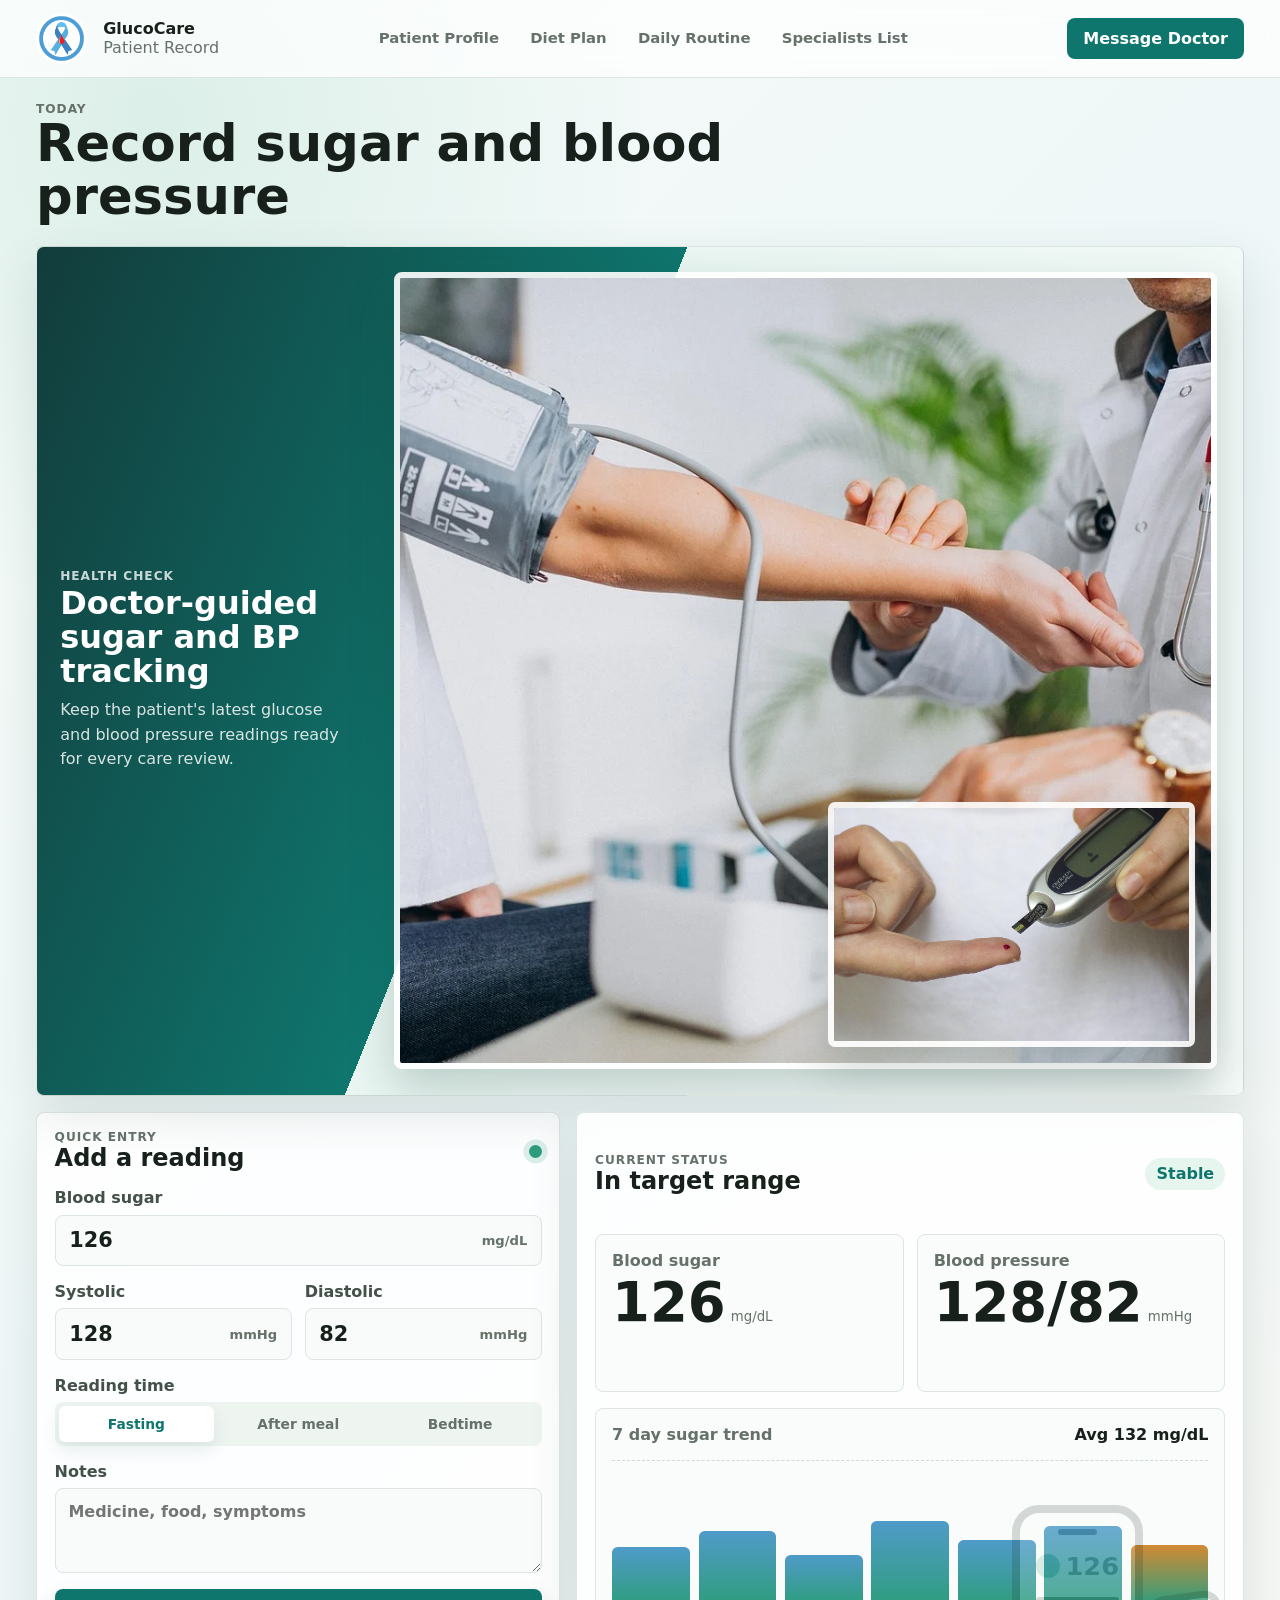
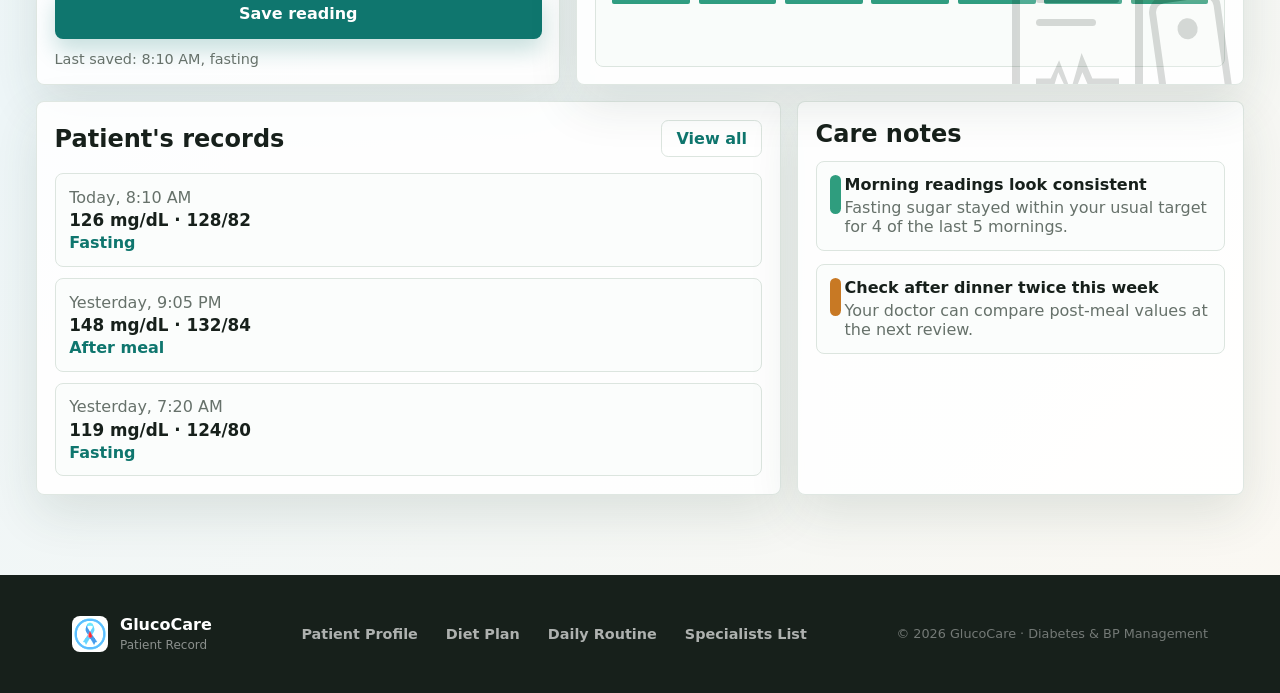
==== index.html @ d2ea01ea "Add files via upload" ====
<!doctype html>
<html lang="en">

<head>
  <meta charset="utf-8" />
  <meta name="viewport" content="width=device-width, initial-scale=1" />
  <title>GlucoCare Patient Home</title>
  <link rel="stylesheet" href="./styles.css" />
  <script src="./script.js"></script>
</head>

<body>
  <main class="shell">
    <header class="site-header">
      <a href="./index.html" class="brand">
        <img src="./new images/diabetes-logo.png" alt="GlucoCare logo" />
        <div>
          <strong>GlucoCare</strong>
          <span>Patient Record</span>
        </div>
      </a>

      <nav class="nav-list" id="navMenu">
        <a href="./patient-profile.html">Patient Profile</a>
        <a href="./diet-plan.html">Diet Plan</a>
        <a href="./daily-routine.html">Daily Routine</a>
        <a href="./specialists-list.html">Specialists List</a>
      </nav>

      <button class="header-action" type="button">Message Doctor</button>
      <button class="menu-toggle" id="menuToggle">
        ☰
      </button>


    </header>

    <section class="content">
      <header class="topbar">
        <div>
          <p class="eyebrow">Today</p>
          <h1>Record sugar and blood pressure</h1>
        </div>

      </header>

      <section class="hero-banner" aria-label="Care checkup banner">
        <div class="hero-copy">
          <p class="eyebrow">Health Check</p>
          <h2>Doctor-guided sugar and BP tracking</h2>
          <p>Keep the patient's latest glucose and blood pressure readings ready for every care review.</p>
        </div>
        <div class="hero-photos">
          <img class="hero-photo-main" src="./new images/blood-pressure-check.png"
            alt="Doctor checking a patient's blood pressure" />
          <img class="hero-photo-small" src="./new images/sugar-check.png" alt="Blood sugar check with glucose meter" />
        </div>
      </section>

      <section class="hero-grid" aria-label="Patient dashboard">
        <form class="entry-panel" id="readingForm">
          <div class="panel-heading">
            <div>
              <p class="eyebrow">Quick Entry</p>
              <h2>Add a reading</h2>
            </div>
            <span class="status-dot" aria-hidden="true"></span>
          </div>

          <label>
            Blood sugar
            <span class="input-wrap">
              <input id="sugar" name="sugar" type="number" min="40" max="500" value="126" required />
              <span>mg/dL</span>
            </span>
          </label>

          <div class="split">
            <label>
              Systolic
              <span class="input-wrap">
                <input id="systolic" name="systolic" type="number" min="70" max="240" value="128" required />
                <span>mmHg</span>
              </span>
            </label>
            <label>
              Diastolic
              <span class="input-wrap">
                <input id="diastolic" name="diastolic" type="number" min="40" max="150" value="82" required />
                <span>mmHg</span>
              </span>
            </label>
          </div>

          <fieldset>
            <legend>Reading time</legend>
            <div class="segmented">
              <label>
                <input type="radio" name="meal" value="Fasting" checked />
                <span>Fasting</span>
              </label>
              <label>
                <input type="radio" name="meal" value="After meal" />
                <span>After meal</span>
              </label>
              <label>
                <input type="radio" name="meal" value="Bedtime" />
                <span>Bedtime</span>
              </label>
            </div>
          </fieldset>

          <label>
            Notes
            <textarea id="notes" name="notes" rows="3" placeholder="Medicine, food, symptoms"></textarea>
          </label>

          <button class="primary-action" type="submit">Save reading</button>
          <p class="form-message" id="formMessage" role="status">Last saved: 8:10 AM, fasting</p>
        </form>

        <section class="summary-panel" aria-label="Health summary">
          <div class="summary-head">
            <div>
              <p class="eyebrow">Current Status</p>
              <h2 id="statusTitle">In target range</h2>
            </div>
            <span class="badge" id="riskBadge">Stable</span>
          </div>

          <div class="vitals">
            <article>
              <span>Blood sugar</span>
              <strong id="sugarStat">126</strong>
              <small>mg/dL</small>
            </article>
            <article>
              <span>Blood pressure</span>
              <strong id="bpStat">128/82</strong>
              <small>mmHg</small>
            </article>
          </div>

          <div class="chart-card" aria-label="Seven day sugar trend">
            <div class="chart-head">
              <span>7 day sugar trend</span>
              <strong>Avg 132 mg/dL</strong>
            </div>
            <div class="chart" aria-hidden="true">
              <span style="height: 45%"></span>
              <span style="height: 58%"></span>
              <span style="height: 39%"></span>
              <span style="height: 66%"></span>
              <span style="height: 51%"></span>
              <span style="height: 62%"></span>
              <span class="today" style="height: 47%"></span>
            </div>
          </div>

          <div class="device-visual" aria-hidden="true">
            <div class="phone">
              <div class="phone-top"></div>
              <div class="mini-row">
                <span></span>
                <strong>126</strong>
              </div>
              <div class="mini-line wide"></div>
              <div class="mini-line"></div>
              <div class="pulse"></div>
            </div>
            <div class="meter">
              <span></span>
            </div>
          </div>
        </section>
      </section>

      <section class="lower-grid">
        <section class="timeline" aria-label="Recent records">
          <div class="section-title">
            <h2>Patient's records</h2>
            <button type="button">View all</button>
          </div>
          <div class="records" id="records">
            <article>
              <time>Today, 8:10 AM</time>
              <strong>126 mg/dL · 128/82</strong>
              <span>Fasting</span>
            </article>
            <article>
              <time>Yesterday, 9:05 PM</time>
              <strong>148 mg/dL · 132/84</strong>
              <span>After meal</span>
            </article>
            <article>
              <time>Yesterday, 7:20 AM</time>
              <strong>119 mg/dL · 124/80</strong>
              <span>Fasting</span>
            </article>
          </div>
        </section>

        <section class="insights" aria-label="Health insights">
          <div class="section-title">
            <h2>Care notes</h2>
          </div>
          <article>
            <span class="note-mark green" aria-hidden="true"></span>
            <div>
              <strong>Morning readings look consistent</strong>
              <p>Fasting sugar stayed within your usual target for 4 of the last 5 mornings.</p>
            </div>
          </article>
          <article>
            <span class="note-mark amber" aria-hidden="true"></span>
            <div>
              <strong>Check after dinner twice this week</strong>
              <p>Your doctor can compare post-meal values at the next review.</p>
            </div>
          </article>
        </section>
      </section>
    </section>
  </main>
  <footer class="site-footer">
    <div class="footer-inner">
      <a href="./index.html" class="footer-brand">
        <img src="./new images/diabetes-logo.png" alt="GlucoCare logo" />
        <div>
          <strong>GlucoCare</strong>
          <span>Patient Record</span>
        </div>
      </a>
      <nav class="footer-nav">
        <a href="./patient-profile.html">Patient Profile</a>
        <a href="./diet-plan.html">Diet Plan</a>
        <a href="./daily-routine.html">Daily Routine</a>
        <a href="./specialists-list.html">Specialists List</a>
      </nav>
      <p class="footer-copy">© 2026 GlucoCare · Diabetes &amp; BP Management</p>
    </div>
  </footer>

</body>

</html>
---- styles.css ----
:root {
  color-scheme: light;
  --ink: #17201b;
  --muted: #66716a;
  --line: #dce5df;
  --paper: #f7faf8;
  --panel: #ffffff;
  --mint: #2f9d7e;
  --teal: #0f766e;
  --blue: #356fb4;
  --amber: #c87924;
  --rose: #c94d5f;
  --shadow: 0 18px 50px rgba(35, 64, 52, 0.12);
}

* {
  box-sizing: border-box;
}

html, body {
  overflow-x: hidden;
  max-width: 100%;
}

body {
  margin: 0;
  min-height: 100vh;
  color: var(--ink);
  background:
    radial-gradient(circle at 12% 5%, rgba(47, 157, 126, 0.12), transparent 31rem),
    linear-gradient(135deg, #f5fbf7 0%, #eef6f8 48%, #fbf8f2 100%);
  font-family:
    Inter, ui-sans-serif, system-ui, -apple-system, BlinkMacSystemFont, "Segoe UI", sans-serif;
}

button,
input,
textarea {
  font: inherit;
}

button {
  cursor: pointer;
}

.shell {
  display: grid;
  grid-template-rows: auto 1fr;
  min-height: 100vh;
}

.site-header {
  position: sticky;
  top: 0;
  z-index: 10;
  display: grid;
  grid-template-columns: auto minmax(0, 1fr) auto;
  align-items: center;
  gap: 1rem;
  padding: 0.8rem clamp(1rem, 3vw, 2.25rem);
  background: rgba(255, 255, 255, 0.72);
  border-bottom: 1px solid var(--line);
  backdrop-filter: blur(16px);
}

.brand,
.patient,
.section-title,
.summary-head,
.panel-heading,
.chart-head {
  display: flex;
  align-items: center;
  justify-content: space-between;
  gap: 1rem;
}

.brand {
  text-decoration: none;
  color: inherit;
  cursor: pointer;
}

.brand:hover {
  opacity: 0.9;
}

.brand img {
  display: block;
  flex: 0 0 auto;
  width: 3.2rem;
  height: 3.2rem;
  object-fit: contain;
  border-radius: 999px;
}

.avatar {
  display: grid;
  place-items: center;
  flex: 0 0 auto;
  width: 2.75rem;
  height: 2.75rem;
  border-radius: 0.75rem;
  color: #fff;
  background: linear-gradient(135deg, var(--teal), var(--blue));
  font-weight: 800;
}

.brand strong,
.patient strong {
  display: block;
  font-size: 1rem;
}

.brand span,
.patient span,
.care-card p,
.eyebrow,
small,
time {
  color: var(--muted);
}

/* ── Desktop nav ─────────────────────────────────────────────────── */
.nav-list {
  display: flex;
  align-items: center;
  justify-content: center;
  gap: 0.35rem;
  min-width: 0;
}

.nav-list a {
  display: flex;
  align-items: center;
  justify-content: center;
  min-height: 2.55rem;
  padding: 0.65rem 0.8rem;
  color: var(--muted);
  text-decoration: none;
  border-radius: 0.5rem;
  font-size: 0.93rem;
  font-weight: 700;
  white-space: nowrap;
}

.nav-list a.active,
.nav-list a:hover {
  color: var(--ink);
  background: #eaf5f1;
}

.header-action {
  min-height: 2.55rem;
  padding: 0 1rem;
  border: 0;
  border-radius: 0.5rem;
  color: #fff;
  background: var(--teal);
  font-weight: 900;
  white-space: nowrap;
}

/* ── Hamburger — hidden on desktop ───────────────────────────────── */
.menu-toggle {
  display: none;
  background: transparent;
  border: none;
  font-size: 1.75rem;
  line-height: 1;
  padding: 0.25rem 0.4rem;
  color: var(--ink);
  border-radius: 0.4rem;
  transition: background 0.15s;
}

.menu-toggle:hover {
  background: #eaf5f1;
}

/* ── Panels ──────────────────────────────────────────────────────── */
.care-card,
.entry-panel,
.summary-panel,
.timeline,
.insights {
  background: rgba(255, 255, 255, 0.88);
  border: 1px solid rgba(220, 229, 223, 0.9);
  border-radius: 0.5rem;
  box-shadow: var(--shadow);
}

.care-card {
  margin-top: auto;
  padding: 1rem;
}

.care-card h2,
.entry-panel h2,
.summary-panel h2,
.timeline h2,
.insights h2 {
  margin: 0;
}

.care-card button,
.section-title button {
  border: 1px solid var(--line);
  background: #fff;
  color: var(--teal);
  min-height: 2.35rem;
  padding: 0 0.9rem;
  border-radius: 0.45rem;
  font-weight: 800;
}

.content {
  padding: 1.5rem clamp(1rem, 3vw, 2.25rem) 2rem;
}

.topbar {
  display: flex;
  align-items: flex-start;
  justify-content: space-between;
  gap: 1rem;
  margin-bottom: 1.5rem;
}

.topbar h1 {
  margin: 0.1rem 0 0;
  max-width: 48rem;
  font-size: clamp(2rem, 4vw, 4.4rem);
  line-height: 1.02;
  letter-spacing: 0;
}

.eyebrow {
  margin: 0;
  font-size: 0.76rem;
  font-weight: 900;
  letter-spacing: 0.08em;
  text-transform: uppercase;
}

.patient {
  min-width: 14rem;
  padding: 0.55rem;
  background: rgba(255, 255, 255, 0.72);
  border: 1px solid var(--line);
  border-radius: 0.5rem;
}

.hero-grid {
  display: grid;
  grid-template-columns: minmax(20rem, 0.88fr) minmax(22rem, 1.12fr);
  gap: 1rem;
  align-items: stretch;
}

.hero-banner {
  position: relative;
  display: grid;
  grid-template-columns: minmax(18rem, 0.55fr) minmax(24rem, 1.45fr);
  align-items: center;
  height: 850px;
  min-height: 850px;
  margin-bottom: 1rem;
  overflow: hidden;
  background: linear-gradient(112deg, #123c3b 0%, #0f766e 42%, #e9f6f2 42%, #f7fbfa 100%);
  border: 1px solid rgba(220, 229, 223, 0.9);
  border-radius: 0.5rem;
  box-shadow: var(--shadow);
}

.hero-copy {
  position: relative;
  z-index: 2;
  padding: clamp(1rem, 2.4vw, 1.45rem);
  color: #fff;
}

.hero-copy .eyebrow {
  color: rgba(255, 255, 255, 0.78);
}

.hero-copy h2 {
  max-width: 24rem;
  margin: 0.25rem 0 0;
  font-size: clamp(1.45rem, 2.5vw, 2.45rem);
  line-height: 1.05;
  letter-spacing: 0;
}

.hero-copy p:not(.eyebrow) {
  max-width: 25rem;
  margin: 0.6rem 0 0;
  color: rgba(255, 255, 255, 0.84);
  font-size: 1rem;
  line-height: 1.55;
}

.hero-photos {
  position: relative;
  align-self: stretch;
  height: 100%;
  min-height: 0;
  padding: clamp(1rem, 2vw, 1.6rem);
}

.hero-photos img {
  display: block;
  border: 6px solid rgba(255, 255, 255, 0.9);
  box-shadow: 0 20px 46px rgba(21, 58, 52, 0.22);
}

.hero-photo-main {
  width: 100%;
  height: 100%;
  min-height: 0;
  object-fit: cover;
  object-position: center;
  border-radius: 0.5rem;
}

.hero-photo-small {
  position: absolute;
  right: clamp(1.5rem, 4vw, 3rem);
  bottom: clamp(1.5rem, 4vw, 3rem);
  width: min(42%, 25rem);
  aspect-ratio: 1.5;
  object-fit: cover;
  object-position: center;
  border-radius: 0.45rem;
  z-index: 3;
}

.entry-panel,
.summary-panel,
.timeline,
.insights {
  padding: 1.1rem;
}

.entry-panel {
  display: grid;
  gap: 1rem;
}

.status-dot {
  width: 0.8rem;
  height: 0.8rem;
  border-radius: 999px;
  background: var(--mint);
  box-shadow: 0 0 0 0.35rem rgba(47, 157, 126, 0.16);
}

label,
fieldset {
  display: grid;
  gap: 0.45rem;
  margin: 0;
  color: #445149;
  font-weight: 800;
}

fieldset {
  padding: 0;
  border: 0;
}

legend {
  padding: 0 0 0.45rem;
}

.input-wrap {
  display: flex;
  align-items: center;
  min-height: 3.2rem;
  overflow: hidden;
  background: #f8fbf9;
  border: 1px solid var(--line);
  border-radius: 0.5rem;
}

.input-wrap input {
  min-width: 0;
  width: 100%;
  padding: 0.8rem 0.85rem;
  border: 0;
  outline: 0;
  background: transparent;
  color: var(--ink);
  font-size: 1.3rem;
  font-weight: 900;
}

.input-wrap span {
  flex: 0 0 auto;
  padding-right: 0.85rem;
  color: var(--muted);
  font-size: 0.82rem;
}

.split {
  display: grid;
  grid-template-columns: 1fr 1fr;
  gap: 0.8rem;
}

.segmented {
  display: grid;
  grid-template-columns: repeat(3, 1fr);
  gap: 0.4rem;
  padding: 0.25rem;
  background: #eef5f1;
  border-radius: 0.5rem;
}

.segmented label {
  display: block;
}

.segmented input {
  position: absolute;
  opacity: 0;
  pointer-events: none;
}

.segmented span {
  display: grid;
  place-items: center;
  min-height: 2.25rem;
  padding: 0 0.4rem;
  color: var(--muted);
  border-radius: 0.38rem;
  font-size: 0.86rem;
  font-weight: 900;
  text-align: center;
}

.segmented input:checked+span {
  color: var(--teal);
  background: #fff;
  box-shadow: 0 8px 18px rgba(29, 83, 64, 0.1);
}

textarea {
  width: 100%;
  resize: vertical;
  min-height: 5rem;
  padding: 0.8rem;
  border: 1px solid var(--line);
  border-radius: 0.5rem;
  outline: 0;
  background: #f8fbf9;
  color: var(--ink);
}

.primary-action {
  min-height: 3.1rem;
  border: 0;
  border-radius: 0.5rem;
  background: var(--teal);
  color: #fff;
  font-weight: 900;
  box-shadow: 0 12px 22px rgba(15, 118, 110, 0.22);
}

.form-message {
  margin: -0.25rem 0 0;
  color: var(--muted);
  font-size: 0.9rem;
}

.summary-panel {
  position: relative;
  display: grid;
  gap: 1rem;
  overflow: hidden;
}

.badge {
  display: inline-flex;
  align-items: center;
  min-height: 2rem;
  padding: 0 0.7rem;
  border-radius: 999px;
  color: var(--teal);
  background: #e6f5ee;
  font-weight: 900;
}

.badge.warn {
  color: var(--amber);
  background: #fff1df;
}

.badge.alert {
  color: var(--rose);
  background: #fdecef;
}

.vitals {
  display: grid;
  grid-template-columns: 1fr 1fr;
  gap: 0.8rem;
}

.vitals article,
.chart-card {
  padding: 1rem;
  border: 1px solid var(--line);
  border-radius: 0.5rem;
  background: #f9fcfa;
}

.vitals span,
.chart-head span {
  display: block;
  color: var(--muted);
  font-weight: 800;
}

.vitals strong {
  display: inline-block;
  margin-top: 0.4rem;
  font-size: clamp(2rem, 4.4vw, 3.4rem);
  line-height: 1;
}

.chart {
  display: grid;
  grid-template-columns: repeat(7, 1fr);
  align-items: end;
  gap: 0.55rem;
  height: 9rem;
  margin-top: 1rem;
  padding-top: 1rem;
  border-top: 1px dashed #ccdbd3;
}

.chart span {
  display: block;
  min-height: 1.2rem;
  border-radius: 0.35rem 0.35rem 0.12rem 0.12rem;
  background: linear-gradient(180deg, #4f9bc9, #2f9d7e);
}

.chart span.today {
  background: linear-gradient(180deg, #d28a34, #2f9d7e);
}

.device-visual {
  position: absolute;
  right: 1rem;
  bottom: -1.8rem;
  display: flex;
  align-items: flex-end;
  gap: 0.75rem;
  opacity: 0.16;
  pointer-events: none;
}

.phone {
  width: 8.2rem;
  height: 13rem;
  padding: 1rem;
  border: 0.5rem solid #17201b;
  border-radius: 1.7rem;
  background: #fff;
}

.phone-top,
.mini-line,
.pulse,
.meter span {
  background: #17201b;
}

.phone-top {
  width: 2.4rem;
  height: 0.35rem;
  margin: 0 auto 1rem;
  border-radius: 999px;
}

.mini-row {
  display: flex;
  align-items: center;
  justify-content: space-between;
}

.mini-row span {
  width: 1.5rem;
  height: 1.5rem;
  border-radius: 999px;
  background: var(--mint);
}

.mini-row strong {
  font-size: 1.6rem;
}

.mini-line {
  height: 0.42rem;
  width: 72%;
  margin-top: 1rem;
  border-radius: 999px;
}

.mini-line.wide {
  width: 100%;
}

.pulse {
  height: 3.8rem;
  margin-top: 1rem;
  clip-path: polygon(0 60%, 18% 60%, 28% 30%, 42% 80%, 55% 18%, 68% 60%, 100% 60%, 100% 72%, 63% 72%, 56% 50%, 43% 96%, 27% 50%, 22% 72%, 0 72%);
}

.meter {
  width: 4.5rem;
  height: 7.5rem;
  border-radius: 1rem;
  border: 0.45rem solid #17201b;
  background: #fff;
  transform: rotate(-8deg);
}

.meter span {
  display: block;
  width: 1.3rem;
  height: 1.3rem;
  margin: 1.15rem auto;
  border-radius: 999px;
}

.lower-grid {
  display: grid;
  grid-template-columns: 1.25fr 0.75fr;
  gap: 1rem;
  margin-top: 1rem;
}

.records {
  display: grid;
  gap: 0.7rem;
  margin-top: 1rem;
}

.records article,
.insights article {
  display: grid;
  gap: 0.2rem;
  padding: 0.85rem;
  border: 1px solid var(--line);
  border-radius: 0.5rem;
  background: #fbfdfc;
}

.records strong {
  font-size: 1.05rem;
}

.records span {
  color: var(--teal);
  font-weight: 800;
}

.insights {
  display: grid;
  align-content: start;
  gap: 0.8rem;
}

.insights article {
  grid-template-columns: auto 1fr;
}

.insights p {
  margin: 0.25rem 0 0;
  color: var(--muted);
}

.note-mark {
  width: 0.7rem;
  height: 2.4rem;
  border-radius: 999px;
}

.note-mark.green {
  background: var(--mint);
}

.note-mark.amber {
  background: var(--amber);
}

/* ── Mobile & Tablet (≤ 991 px) ──────────────────────────────────── */
@media (max-width: 991px) {
  /* Show hamburger */
  .menu-toggle {
    display: flex;
    align-items: center;
    justify-content: center;
  }

  /* Flatten header to a single flex row */
  .site-header {
    display: flex;
    align-items: center;
    justify-content: space-between;
    gap: 0.75rem;
    position: relative;
  }

  /* Hide "Message Doctor" button to save space */
  .header-action {
    display: none;
  }

  /* Hide inline nav */
  .nav-list {
    display: none;
    flex-direction: column;
    position: absolute;
    top: 100%;
    left: 0;
    width: 100%;
    background: #fff;
    border-top: 1px solid var(--line);
    border-bottom: 1px solid var(--line);
    box-shadow: 0 12px 28px rgba(35, 64, 52, 0.12);
    z-index: 1000;
    padding: 0.5rem 0;
  }

  /* Reveal nav when active */
  .nav-list.active {
    display: flex;
  }

  .nav-list a {
    width: 100%;
    min-height: 3rem;
    padding: 0.75rem 1.5rem;
    font-size: 1rem;
    border-radius: 0;
    justify-content: flex-start;
    border-bottom: 1px solid var(--line);
  }

  .nav-list a:last-child {
    border-bottom: none;
  }

  .nav-list a:hover {
    background: #eaf5f1;
    color: var(--teal);
  }

  /* Stacked layouts */
  .hero-grid,
  .lower-grid {
    grid-template-columns: 1fr;
  }

  .hero-banner {
    grid-template-columns: 1fr;
    height: 720px;
    min-height: 720px;
    background: linear-gradient(180deg, #123c3b 0%, #0f766e 34%, #e9f6f2 34%, #f7fbfa 100%);
  }

  .hero-photos {
    min-height: 0;
    padding: 1rem;
  }

  .nav-list a {
    min-height: 2.5rem;
    padding: 0.55rem 0.7rem;
    font-size: 0.86rem;
  }
}

/* ── Small mobile (≤ 620 px) ─────────────────────────────────────── */
@media (max-width: 620px) {
  .hero-banner {
    height: 620px;
    min-height: 620px;
  }

  .hero-copy {
    padding: 0.85rem;
  }

  .hero-copy h2 {
    font-size: 1.35rem;
  }

  .hero-copy p:not(.eyebrow) {
    font-size: 0.9rem;
    line-height: 1.4;
  }

  .hero-photos {
    padding: 0.85rem;
  }

  .hero-photo-main {
    height: 100%;
  }

  .hero-photo-small {
    right: 1.4rem;
    bottom: 1.4rem;
    width: 52%;
  }

  .content {
    padding-inline: 0.8rem;
  }

  .topbar {
    display: grid;
  }

  .topbar h1 {
    font-size: 2.25rem;
  }

  .patient {
    width: 100%;
  }

  .split,
  .vitals,
  .segmented {
    grid-template-columns: 1fr;
  }

  .device-visual {
    display: none;
  }
}

/* ── Footer ──────────────────────────────────────────────────────── */
.site-footer {
  background: var(--ink);
  color: rgba(255, 255, 255, 0.6);
  margin-top: 3rem;
}

.footer-inner {
  max-width: 1200px;
  margin: 0 auto;
  padding: 2.5rem 2rem;
  display: flex;
  align-items: center;
  justify-content: space-between;
  gap: 2rem;
  flex-wrap: wrap;
}

.footer-brand {
  display: flex;
  align-items: center;
  gap: 0.75rem;
  text-decoration: none;
  color: #fff;
  transition: opacity 0.2s;
}

.footer-brand:hover {
  opacity: 0.8;
}

.footer-brand img {
  width: 36px;
  height: 36px;
  border-radius: 8px;
  object-fit: cover;
  filter: brightness(1.2);
}

.footer-brand strong {
  display: block;
  font-size: 1rem;
  color: #fff;
}

.footer-brand span {
  font-size: 0.75rem;
  color: rgba(255, 255, 255, 0.5);
}

.footer-nav {
  display: flex;
  gap: 1.75rem;
  flex-wrap: wrap;
}

.footer-nav a {
  font-size: 0.9rem;
  color: rgba(255, 255, 255, 0.65);
  text-decoration: none;
  font-weight: 600;
  transition: color 0.2s;
}

.footer-nav a:hover {
  color: #fff;
}

.footer-copy {
  font-size: 0.8rem;
  color: rgba(255, 255, 255, 0.4);
  margin: 0;
  white-space: nowrap;
}

@media (max-width: 768px) {
  .footer-inner {
    flex-direction: column;
    align-items: flex-start;
    gap: 1.5rem;
  }
  .footer-copy {
    white-space: normal;
  }
}

/* ── Multi-Patient Dashboard Styles ──────────────────────────────── */
.care-banner {
  position: relative;
  display: flex;
  align-items: center;
  justify-content: space-between;
  height: 220px;
  background: var(--teal);
  border-radius: 0.5rem;
  overflow: hidden;
  box-shadow: var(--shadow);
  margin-bottom: 2rem;
}

.care-banner-copy {
  padding: 2.5rem;
  color: #fff;
  flex: 1;
  max-width: 50%;
  z-index: 2;
}

.care-banner-copy .eyebrow {
  color: rgba(255, 255, 255, 0.7);
  margin-bottom: 0.5rem;
}

.care-banner-copy h2 {
  font-size: 2.5rem;
  margin: 0 0 0.5rem 0;
  line-height: 1.1;
}

.care-banner-copy p:not(.eyebrow) {
  margin: 0;
  font-size: 1.05rem;
  color: rgba(255, 255, 255, 0.9);
  line-height: 1.5;
}

.care-banner-img {
  position: absolute;
  right: 0;
  top: 0;
  height: 100%;
  width: 55%;
  object-fit: cover;
  clip-path: polygon(15% 0, 100% 0, 100% 100%, 0 100%);
}

.profiles-topbar {
  display: flex;
  align-items: flex-end;
  justify-content: space-between;
  margin-bottom: 2rem;
}

.profiles-topbar h1 {
  font-size: 2.2rem;
  margin: 0 0 0.2rem 0;
}

.profiles-topbar .subtitle {
  color: var(--muted);
  margin: 0 0 1rem 0;
}

.stats-row {
  display: flex;
  gap: 1rem;
}

.stat-pill {
  display: inline-flex;
  align-items: center;
  gap: 0.5rem;
  background: rgba(255, 255, 255, 0.8);
  border: 1px solid var(--line);
  padding: 0.4rem 1rem;
  border-radius: 999px;
  font-size: 0.85rem;
  font-weight: 600;
  color: var(--muted);
}

.stat-pill strong {
  color: var(--ink);
  font-weight: 900;
  font-size: 1rem;
}

.dot {
  width: 8px;
  height: 8px;
  border-radius: 50%;
}

.dot.blue { background: #3b82f6; }
.dot.green { background: #22c55e; }

.multi-profile-grid {
  display: grid;
  grid-template-columns: repeat(auto-fit, minmax(600px, 1fr));
  gap: 1.5rem;
}

.multi-profile-card {
  background: rgba(255, 255, 255, 0.88);
  border: 1px solid rgba(220, 229, 223, 0.9);
  border-radius: 0.75rem;
  box-shadow: var(--shadow);
  padding: 1.5rem;
  display: flex;
  flex-direction: column;
}

.card-header {
  display: flex;
  justify-content: space-between;
  align-items: flex-start;
  margin-bottom: 1.25rem;
}

.patient-identity {
  display: flex;
  align-items: center;
  gap: 1rem;
}

.patient-identity .avatar {
  width: 3.5rem;
  height: 3.5rem;
  font-size: 1.2rem;
}

.patient-identity .avatar.blue {
  background: linear-gradient(135deg, #3b82f6, #1d4ed8);
}

.patient-name strong {
  display: block;
  font-size: 1.3rem;
  margin-bottom: 0.4rem;
}

.badges-row {
  display: flex;
  gap: 0.5rem;
  flex-wrap: wrap;
}

.info-badge {
  display: inline-flex;
  align-items: center;
  padding: 0.2rem 0.6rem;
  background: #f1f5f9;
  color: #334155;
  border-radius: 999px;
  font-size: 0.75rem;
  font-weight: 700;
  border: 1px solid #e2e8f0;
}

.card-actions {
  display: flex;
  gap: 0.5rem;
}

.icon-btn {
  background: #fff;
  border: 1px solid var(--line);
  color: var(--muted);
  width: 2.2rem;
  height: 2.2rem;
  border-radius: 0.4rem;
  display: grid;
  place-items: center;
  font-size: 1.1rem;
  transition: all 0.2s;
}

.icon-btn:hover {
  background: #f8fafc;
  color: var(--ink);
}

.icon-btn.delete:hover {
  color: var(--rose);
  border-color: var(--rose);
  background: #fff1f2;
}

.patient-history {
  display: flex;
  align-items: flex-start;
  gap: 0.75rem;
  margin-bottom: 1.5rem;
}

.history-label {
  font-size: 0.75rem;
  font-weight: 800;
  color: var(--muted);
  letter-spacing: 0.05em;
  background: #f1f5f9;
  padding: 0.2rem 0.5rem;
  border-radius: 0.2rem;
}

.patient-history p {
  margin: 0;
  font-size: 0.95rem;
  color: var(--ink);
  font-weight: 600;
}

.records-section {
  border: 1px solid var(--line);
  border-radius: 0.5rem;
  background: #fff;
  overflow: hidden;
}

.records-header {
  display: flex;
  justify-content: space-between;
  align-items: center;
  padding: 0.75rem 1rem;
  border-bottom: 1px solid var(--line);
}

.records-header h3 {
  margin: 0;
  font-size: 0.9rem;
  color: var(--ink);
}

.records-header h3 span {
  color: var(--muted);
  font-weight: 400;
}

.small-action-btn {
  background: #2563eb;
  color: #fff;
  border: none;
  padding: 0.35rem 0.75rem;
  border-radius: 0.35rem;
  font-size: 0.75rem;
  font-weight: 700;
}

.records-table {
  width: 100%;
  border-collapse: collapse;
  text-align: center;
  font-size: 0.85rem;
}

.records-table th, .records-table td {
  padding: 0.75rem 0.5rem;
}

.records-table thead tr:first-child th {
  color: #2563eb;
  font-size: 0.75rem;
  border-bottom: 1px dashed var(--line);
}

.records-table thead tr:first-child th:first-child {
  color: var(--muted);
  text-align: left;
  padding-left: 1rem;
}

.records-table thead .sub-headers th {
  font-size: 0.7rem;
  color: var(--muted);
  font-weight: 700;
  text-transform: uppercase;
  border-bottom: 1px solid var(--line);
}

.records-table thead .sub-headers th:first-child {
  text-align: left;
  padding-left: 1rem;
}

.records-table tbody tr {
  border-bottom: 1px dashed var(--line);
}

.records-table tbody tr:last-child {
  border-bottom: none;
}

.records-table tbody td:first-child {
  text-align: left;
  padding-left: 1rem;
  color: var(--muted);
  font-size: 0.8rem;
}

.records-table td.empty {
  color: #cbd5e1;
}

.records-table td.high {
  color: var(--rose);
  font-weight: 800;
}

.records-table td.warning {
  color: var(--amber);
  font-weight: 800;
}

.records-table td.high-bp {
  color: var(--rose);
  font-weight: 800;
}

.records-table td:not(.empty):not(:first-child) {
  font-weight: 700;
}

.empty-records {
  padding: 3rem 1rem;
  text-align: center;
  color: var(--muted);
  font-size: 0.9rem;
}

/* Diet Plan Styles */
.diet-banner {
  background: #2e7d32;
}

.diet-grid {
  display: grid;
  grid-template-columns: repeat(auto-fit, minmax(400px, 1fr));
  gap: 1.5rem;
}

.diet-card {
  background: rgba(255, 255, 255, 0.88);
  border: 1px solid rgba(220, 229, 223, 0.9);
  border-radius: 0.75rem;
  box-shadow: var(--shadow);
  display: flex;
  flex-direction: column;
  overflow: hidden;
}

.diet-card-header {
  display: flex;
  justify-content: space-between;
  align-items: center;
  padding: 1.25rem 1.5rem;
  background: #f8fafc;
  border-bottom: 1px solid var(--line);
}

.diet-card-header h3 {
  margin: 0;
  font-size: 1.2rem;
  color: var(--ink);
}

.macro-badge {
  background: #e0f2fe;
  color: #0369a1;
  padding: 0.25rem 0.75rem;
  border-radius: 999px;
  font-size: 0.8rem;
  font-weight: 700;
}

.diet-content {
  padding: 1.5rem;
  display: flex;
  flex-direction: column;
  gap: 1.5rem;
  flex: 1;
}

.food-section h4 {
  margin: 0 0 0.75rem 0;
  font-size: 0.95rem;
  color: var(--ink);
}

.food-list {
  margin: 0;
  padding: 0;
  list-style: none;
  display: flex;
  flex-direction: column;
  gap: 0.5rem;
}

.food-list li {
  font-size: 0.9rem;
  color: var(--muted);
  position: relative;
  padding-left: 1.25rem;
}

.food-section.recommended .food-list li::before {
  content: "•";
  color: #22c55e;
  position: absolute;
  left: 0;
  font-weight: 900;
}

.food-section.avoid .food-list li::before {
  content: "•";
  color: #ef4444;
  position: absolute;
  left: 0;
  font-weight: 900;
}

.diet-tip {
  padding: 1.25rem 1.5rem;
  background: #fffbeb;
  border-top: 1px solid #fde68a;
  color: #92400e;
  font-size: 0.85rem;
}

.diet-tip strong {
  font-weight: 800;
}

.meal-img {
  width: 100%;
  height: 200px;
  object-fit: cover;
  display: block;
  border-bottom: 1px solid var(--line);
  transition: transform 0.4s ease;
}

.diet-card:hover .meal-img {
  transform: scale(1.03);
}

@media (max-width: 1024px) {
  .multi-profile-grid {
    grid-template-columns: 1fr;
  }
}

@media (max-width: 768px) {
  .care-banner {
    flex-direction: column;
    height: auto;
  }
  .care-banner-copy {
    max-width: 100%;
  }
  .care-banner-img {
    position: relative;
    width: 100%;
    height: 150px;
    clip-path: none;
  }
  .profiles-topbar {
    flex-direction: column;
    align-items: flex-start;
    gap: 1rem;
  }
}


/* ═══════════════════════════════════════════════════════════════
   DAILY ROUTINE PAGE
   ═══════════════════════════════════════════════════════════════ */

/* ── Banner ── */
.routine-banner {
  display: grid;
  grid-template-columns: minmax(0, 1fr) minmax(0, 1fr);
  align-items: stretch;
  min-height: 340px;
  margin-bottom: 2rem;
  overflow: hidden;
  border-radius: 0.75rem;
  box-shadow: var(--shadow);
  background: linear-gradient(112deg, #0d3b36 0%, #0f766e 100%);
}

.banner-copy {
  position: relative;
  z-index: 2;
  width: 100%;
  max-width: 100%;
  padding: clamp(1.5rem, 3vw, 2.5rem);
  color: #fff;
  display: flex;
  flex-direction: column;
  justify-content: center;
  gap: 0.75rem;
}

.banner-copy .eyebrow { color: rgba(255,255,255,.65); }

.banner-copy h2 {
  margin: 0;
  font-size: clamp(1.7rem, 3vw, 2.6rem);
  line-height: 1.05;
  letter-spacing: -0.01em;
  color: #fff;
}

.banner-copy p {
  margin: 0;
  color: rgba(255,255,255,.82);
  font-size: 1rem;
  line-height: 1.55;
  max-width: 28rem;
}

.banner-stats {
  display: flex;
  gap: 1.25rem;
  flex-wrap: wrap;
  margin-top: 0.5rem;
}

.bstat {
  display: flex;
  flex-direction: column;
  background: rgba(255,255,255,.12);
  border: 1px solid rgba(255,255,255,.18);
  border-radius: 0.5rem;
  padding: 0.6rem 1rem;
  min-width: 6rem;
}

.bstat strong {
  font-size: 1.5rem;
  font-weight: 900;
  color: #fff;
  line-height: 1;
}

.bstat span {
  font-size: 0.72rem;
  color: rgba(255,255,255,.65);
  font-weight: 700;
  letter-spacing: 0.05em;
  text-transform: uppercase;
  margin-top: 0.2rem;
}

.banner-photos {
  display: grid;
  grid-template-columns: 1fr 1fr 1fr;
  gap: 4px;
  height: 100%;
  min-height: 340px;
  overflow: hidden;
  background: #0d3b36;
}

.banner-photos img {
  width: 100%;
  height: 100%;
  object-fit: cover;
  object-position: center top;
  display: block;
}

.banner-photos img:nth-child(2) { object-position: center center; }
.banner-photos img:nth-child(3) { object-position: center 20%; }

/* ── Day progress bar ── */
.day-progress {
  display: flex;
  align-items: center;
  gap: 1rem;
  margin-bottom: 1.75rem;
  padding: 1rem 1.25rem;
  background: rgba(255,255,255,.88);
  border: 1px solid var(--line);
  border-radius: 0.6rem;
  box-shadow: var(--shadow);
}

.dp-label {
  font-size: 0.82rem;
  font-weight: 900;
  color: var(--muted);
  white-space: nowrap;
  text-transform: uppercase;
  letter-spacing: 0.06em;
}

.prog-track {
  flex: 1;
  height: 0.55rem;
  background: #e4eeea;
  border-radius: 999px;
  overflow: hidden;
}

.prog-fill {
  height: 100%;
  border-radius: 999px;
  background: linear-gradient(90deg, var(--teal), var(--mint));
  width: 0%;
  transition: width 1s ease;
}

.prog-pct {
  font-size: 0.9rem;
  font-weight: 900;
  color: var(--teal);
  white-space: nowrap;
}

/* ── Routine layout ── */
.routine-layout {
  display: grid;
  grid-template-columns: minmax(0, 1fr) 300px;
  gap: 1.5rem;
  align-items: start;
}

/* ── Timeline ── */
.timeline-wrap {
  background: rgba(255,255,255,.88);
  border: 1px solid rgba(220,229,223,.9);
  border-radius: 0.75rem;
  box-shadow: var(--shadow);
  padding: 1.5rem;
}

.timeline-wrap h2 { margin: 0 0 1.5rem; font-size: 1.2rem; }

.tl-list {
  display: grid;
  gap: 0;
  position: relative;
}

.tl-list::before {
  content: '';
  position: absolute;
  left: 5.2rem;
  top: 1.2rem;
  bottom: 1.2rem;
  width: 2px;
  background: linear-gradient(180deg, var(--teal) 0%, #e4eeea 100%);
  z-index: 0;
}

.tl-item {
  display: grid;
  grid-template-columns: 5rem 2.4rem 1fr;
  gap: 0 0.8rem;
  align-items: start;
  padding: 0.6rem 0;
  position: relative;
}

.tl-time {
  text-align: right;
  font-size: 0.78rem;
  font-weight: 900;
  color: var(--muted);
  padding-top: 0.55rem;
  white-space: nowrap;
}

.tl-dot-wrap {
  display: flex;
  flex-direction: column;
  align-items: center;
  position: relative;
  z-index: 1;
}

.tl-dot {
  width: 2.2rem;
  height: 2.2rem;
  border-radius: 50%;
  display: grid;
  place-items: center;
  font-size: 1rem;
  flex-shrink: 0;
  border: 2.5px solid #fff;
  box-shadow: 0 0 0 2px var(--line);
  transition: transform 0.2s;
}

.tl-dot.done     { background: var(--teal); box-shadow: 0 0 0 2px var(--teal); }
.tl-dot.active   { background: var(--mint); box-shadow: 0 0 0 3px rgba(47,157,126,.3); }
.tl-dot.upcoming { background: #e8f4ef; }

.tl-body { padding: 0.4rem 0 0.4rem 0.2rem; }

.tl-body h3 { margin: 0 0 0.15rem; font-size: 0.97rem; color: var(--ink); }

.tl-body p  { margin: 0; font-size: 0.83rem; color: var(--muted); line-height: 1.45; }

.tl-tags {
  display: flex;
  gap: 0.4rem;
  flex-wrap: wrap;
  margin-top: 0.4rem;
}

.tl-tag {
  display: inline-flex;
  align-items: center;
  padding: 0.15rem 0.5rem;
  border-radius: 999px;
  font-size: 0.72rem;
  font-weight: 800;
  letter-spacing: 0.03em;
}

.tl-tag.green { background: #e6f5ee; color: var(--teal); }
.tl-tag.blue  { background: #e8f0fb; color: var(--blue); }
.tl-tag.amber { background: #fff1df; color: var(--amber); }
.tl-tag.rose  { background: #fdecef; color: var(--rose); }

.done-item .tl-body h3 { color: var(--muted); }
.done-item .tl-body h3::after { content: ' ✓'; color: var(--teal); font-size: 0.85rem; }

/* ── Sidebar ── */
.routine-sidebar { display: grid; gap: 1rem; }

.side-card {
  background: rgba(255,255,255,.88);
  border: 1px solid rgba(220,229,223,.9);
  border-radius: 0.75rem;
  box-shadow: var(--shadow);
  padding: 1.25rem;
}

.side-card h3 { margin: 0 0 1rem; font-size: 1rem; color: var(--ink); }

/* Hydration */
.water-grid {
  display: grid;
  grid-template-columns: repeat(8, 1fr);
  gap: 0.4rem;
  margin-bottom: 0.75rem;
}

.water-cup {
  display: flex;
  flex-direction: column;
  align-items: center;
  gap: 0.2rem;
  cursor: pointer;
}

.cup-icon { font-size: 1.3rem; line-height: 1; transition: transform 0.15s; }
.water-cup:hover .cup-icon { transform: scale(1.2); }
.water-cup.filled .cup-icon  { filter: saturate(2); }
.water-cup:not(.filled) .cup-icon { opacity: 0.28; }
.water-label { font-size: 0.65rem; color: var(--muted); font-weight: 700; }
.water-note  { font-size: 0.78rem; color: var(--muted); margin: 0; }
.water-note strong { color: var(--teal); }

/* Medication */
.med-list { display: grid; gap: 0.6rem; }

.med-item {
  display: flex;
  align-items: center;
  gap: 0.75rem;
  padding: 0.65rem 0.75rem;
  background: #f9fcfa;
  border: 1px solid var(--line);
  border-radius: 0.5rem;
}

.med-icon { font-size: 1.25rem; flex-shrink: 0; }
.med-info { flex: 1; min-width: 0; }
.med-info strong { display: block; font-size: 0.88rem; color: var(--ink); }
.med-info span   { font-size: 0.75rem; color: var(--muted); }

.med-check {
  width: 1.4rem;
  height: 1.4rem;
  border-radius: 50%;
  border: 2px solid var(--line);
  background: #fff;
  cursor: pointer;
  display: grid;
  place-items: center;
  font-size: 0.75rem;
  color: transparent;
  transition: all 0.15s;
  flex-shrink: 0;
}

.med-check.taken { background: var(--teal); border-color: var(--teal); color: #fff; }

/* Tips */
.tip-list { display: grid; gap: 0.6rem; }

.tip-item {
  display: flex;
  gap: 0.6rem;
  align-items: flex-start;
  font-size: 0.83rem;
  color: var(--muted);
  line-height: 1.45;
}

.tip-icon { flex-shrink: 0; font-size: 1rem; margin-top: 0.05rem; }

/* ── Responsive ── */

/* ── Tablet landscape (≤ 991px): stack images below content ── */
@media (max-width: 991px) {
  .routine-banner {
    grid-template-columns: 1fr;
    grid-template-rows: auto auto;
    min-height: unset;
  }
  .banner-copy {
    width: 100%;
    padding: 1.75rem 1.5rem;
  }
  .banner-photos {
    width: 100%;
    height: 260px;
    min-height: 260px;
    grid-template-columns: 1fr 1fr 1fr;
  }
  .routine-layout   { grid-template-columns: 1fr; }
  .tl-list::before  { left: 4.8rem; }
}

/* ── Tablet portrait (≤ 768px) ── */
@media (max-width: 768px) {
  .banner-copy      { padding: 1.5rem 1.25rem; }
  .banner-copy h1   { font-size: 1.7rem; }
  .banner-photos    { height: 220px; min-height: 220px; }
  .banner-stats     { gap: 0.75rem; }
  .bstat            { min-width: 5rem; padding: 0.5rem 0.75rem; }
}

/* ── Large mobile (≤ 620px) ── */
@media (max-width: 620px) {
  .banner-copy      { padding: 1.25rem 1rem; }
  .banner-copy h1   { font-size: 1.5rem; }
  .banner-copy p    { font-size: 0.88rem; }
  .banner-photos    { height: 190px; min-height: 190px; }
  .tl-item          { grid-template-columns: 4rem 2.2rem 1fr; }
  .tl-list::before  { left: 4.5rem; }
  .water-grid       { grid-template-columns: repeat(4, 1fr); }
}

/* ── Small mobile (≤ 480px) ── */
@media (max-width: 480px) {
  .banner-copy      { padding: 1rem; }
  .banner-copy h1   { font-size: 1.3rem; }
  .banner-photos    { height: 160px; min-height: 160px; }
  .bstat strong     { font-size: 1.2rem; }
  .bstat            { min-width: 4.5rem; padding: 0.45rem 0.65rem; }
}

/* ── Extra small (≤ 380px) ── */
@media (max-width: 380px) {
  .banner-copy h1   { font-size: 1.2rem; }
  .banner-photos    { height: 140px; min-height: 140px; }
  .banner-stats     { gap: 0.5rem; }
  .bstat            { min-width: 4rem; padding: 0.4rem 0.5rem; }
  .bstat strong     { font-size: 1.1rem; }
}

/* ── Minimum (≤ 320px) ── */
@media (max-width: 320px) {
  .banner-copy      { padding: 0.85rem 0.75rem; }
  .banner-copy h1   { font-size: 1.1rem; }
  .banner-copy p    { font-size: 0.82rem; }
  .banner-photos    { height: 120px; min-height: 120px; }
  .bstat            { min-width: 3.5rem; padding: 0.35rem 0.45rem; }
  .bstat strong     { font-size: 1rem; }
  .bstat span       { font-size: 0.65rem; }
}


/* ═══════════════════════════════════════════════════════════════
   MODAL — Add Patient / Add Record
   ═══════════════════════════════════════════════════════════════ */

.modal-overlay {
  position: fixed;
  inset: 0;
  z-index: 9999;
  background: rgba(15, 30, 22, 0.55);
  backdrop-filter: blur(4px);
  display: flex;
  align-items: center;
  justify-content: center;
  padding: 1rem;
  opacity: 0;
  transition: opacity 0.25s ease;
}

.modal-overlay.open { opacity: 1; }

.modal-box {
  background: #fff;
  border-radius: 1rem;
  box-shadow: 0 24px 60px rgba(15, 30, 22, 0.22);
  width: 100%;
  max-width: 540px;
  max-height: 90vh;
  overflow-y: auto;
  transform: translateY(16px);
  transition: transform 0.25s ease;
}

.modal-overlay.open .modal-box { transform: translateY(0); }

.modal-head {
  display: flex;
  align-items: center;
  justify-content: space-between;
  padding: 1.25rem 1.5rem;
  border-bottom: 1px solid var(--line);
}

.modal-head h3 { margin: 0; font-size: 1.1rem; color: var(--ink); }

.modal-close {
  background: transparent;
  border: none;
  font-size: 1.1rem;
  color: var(--muted);
  cursor: pointer;
  padding: 0.2rem 0.4rem;
  border-radius: 0.4rem;
  line-height: 1;
}

.modal-close:hover { background: #f1f5f2; color: var(--ink); }

.modal-body { padding: 1.5rem; }

.modal-grid {
  display: grid;
  grid-template-columns: 1fr 1fr;
  gap: 1rem;
}

.modal-label {
  display: flex;
  flex-direction: column;
  gap: 0.4rem;
  font-size: 0.85rem;
  font-weight: 800;
  color: #445149;
}

.modal-input {
  height: 2.75rem;
  padding: 0 0.85rem;
  border: 1px solid var(--line);
  border-radius: 0.5rem;
  background: #f8fbf9;
  color: var(--ink);
  font: inherit;
  font-size: 0.95rem;
  outline: none;
  transition: border-color 0.15s;
  width: 100%;
}

.modal-input:focus { border-color: var(--teal); background: #fff; }

.modal-error {
  margin: 0.5rem 0 0;
  color: var(--rose);
  font-size: 0.82rem;
  font-weight: 700;
  min-height: 1.2rem;
}

.modal-foot {
  display: flex;
  align-items: center;
  justify-content: flex-end;
  gap: 0.75rem;
  padding: 1rem 1.5rem;
  border-top: 1px solid var(--line);
  background: #f9fcfa;
  border-radius: 0 0 1rem 1rem;
}

.modal-cancel {
  background: transparent;
  border: 1px solid var(--line);
  color: var(--muted);
  padding: 0 1.1rem;
  height: 2.6rem;
  border-radius: 0.5rem;
  font-weight: 800;
  cursor: pointer;
}

.modal-cancel:hover { background: #f1f5f2; color: var(--ink); }

.modal-submit {
  min-height: 2.6rem;
  padding: 0 1.5rem;
  font-size: 0.95rem;
}

@media (max-width: 520px) {
  .modal-grid { grid-template-columns: 1fr; }
  .modal-box  { border-radius: 0.75rem; }
}


/* ═══════════════════════════════════════════════════════════════
   SPECIALISTS LIST PAGE
   ═══════════════════════════════════════════════════════════════ */

/* ── Banner ── */
.sl-banner {
  display: grid;
  grid-template-columns: 1fr 1fr;
  align-items: stretch;
  min-height: 320px;
  margin-bottom: 2rem;
  border-radius: 0.75rem;
  overflow: hidden;
  box-shadow: var(--shadow);
  background: linear-gradient(112deg, #0d3b36 0%, #0f766e 100%);
}

.sl-banner-copy {
  padding: clamp(1.5rem, 3vw, 2.5rem);
  color: #fff;
  display: flex;
  flex-direction: column;
  justify-content: center;
  gap: 0.75rem;
}

.sl-banner-copy .eyebrow { color: rgba(255,255,255,.65); }

.sl-banner-copy h2 {
  margin: 0;
  font-size: clamp(1.7rem, 3vw, 2.5rem);
  line-height: 1.05;
  color: #fff;
}

.sl-banner-copy p {
  margin: 0;
  color: rgba(255,255,255,.82);
  font-size: 0.97rem;
  line-height: 1.55;
  max-width: 26rem;
}

.sl-banner-stats {
  display: flex;
  gap: 1rem;
  flex-wrap: wrap;
  margin-top: 0.5rem;
}

.sl-bstat {
  display: flex;
  flex-direction: column;
  background: rgba(255,255,255,.12);
  border: 1px solid rgba(255,255,255,.18);
  border-radius: 0.5rem;
  padding: 0.55rem 1rem;
  min-width: 5.5rem;
}

.sl-bstat strong {
  font-size: 1.5rem;
  font-weight: 900;
  color: #fff;
  line-height: 1;
}

.sl-bstat span {
  font-size: 0.7rem;
  color: rgba(255,255,255,.65);
  font-weight: 700;
  letter-spacing: 0.05em;
  text-transform: uppercase;
  margin-top: 0.2rem;
}

/* Banner image grid */
.sl-banner-imgs {
  padding: 1rem;
  display: flex;
  align-items: stretch;
}

.sl-img-grid {
  display: grid;
  grid-template-columns: 1.1fr 0.9fr;
  grid-template-rows: 1fr 1fr;
  gap: 6px;
  width: 100%;
  border-radius: 0.5rem;
  overflow: hidden;
}

.sl-img-card { border-radius: 0.4rem; overflow: hidden; }

.sl-img-tall { grid-row: 1 / 3; }

.sl-img-placeholder {
  width: 100%;
  height: 100%;
  min-height: 110px;
  background: rgba(255,255,255,.1);
  border: 1px solid rgba(255,255,255,.15);
  border-radius: 0.4rem;
  display: flex;
  flex-direction: column;
  align-items: center;
  justify-content: center;
  gap: 0.4rem;
  backdrop-filter: blur(4px);
}

.sl-img-icon  { font-size: 2.5rem; line-height: 1; }
.sl-img-label {
  font-size: 0.7rem;
  font-weight: 800;
  color: rgba(255,255,255,.75);
  letter-spacing: 0.04em;
  text-transform: uppercase;
  text-align: center;
}

/* ── Toolbar ── */
.sl-toolbar {
  display: flex;
  align-items: center;
  gap: 1rem;
  margin-bottom: 1.5rem;
  flex-wrap: wrap;
}

.sl-search-wrap {
  display: flex;
  align-items: center;
  gap: 0.5rem;
  flex: 1;
  min-width: 200px;
  background: #fff;
  border: 1px solid var(--line);
  border-radius: 0.5rem;
  padding: 0 0.85rem;
  height: 2.75rem;
}

.sl-search-icon { font-size: 0.95rem; color: var(--muted); }

.sl-search {
  flex: 1;
  border: none;
  outline: none;
  background: transparent;
  font: inherit;
  font-size: 0.92rem;
  color: var(--ink);
}

.sl-filters {
  display: flex;
  gap: 0.4rem;
  flex-wrap: wrap;
}

.sl-filter {
  padding: 0.45rem 0.85rem;
  border: 1px solid var(--line);
  border-radius: 999px;
  background: #fff;
  color: var(--muted);
  font: inherit;
  font-size: 0.82rem;
  font-weight: 800;
  cursor: pointer;
  transition: all 0.15s;
  white-space: nowrap;
}

.sl-filter:hover  { border-color: var(--teal); color: var(--teal); }
.sl-filter.active { background: var(--teal); border-color: var(--teal); color: #fff; }

/* ── Cards grid ── */
.sl-grid {
  display: grid;
  grid-template-columns: repeat(auto-fill, minmax(300px, 1fr));
  gap: 1.25rem;
}

.sl-card {
  background: rgba(255,255,255,.92);
  border: 1px solid rgba(220,229,223,.9);
  border-radius: 0.75rem;
  box-shadow: var(--shadow);
  display: flex;
  flex-direction: column;
  overflow: hidden;
  transition: transform 0.2s, box-shadow 0.2s;
}

.sl-card:hover {
  transform: translateY(-3px);
  box-shadow: 0 24px 52px rgba(35,64,52,.16);
}

.sl-card-top {
  display: flex;
  align-items: center;
  justify-content: space-between;
  padding: 1.25rem 1.25rem 0;
}

.sl-avatar {
  width: 3.5rem;
  height: 3.5rem;
  border-radius: 50%;
  display: grid;
  place-items: center;
  font-size: 1.1rem;
  font-weight: 900;
  color: #fff;
  flex-shrink: 0;
}

.sl-avail {
  font-size: 0.75rem;
  font-weight: 800;
  padding: 0.25rem 0.65rem;
  border-radius: 999px;
}

.sl-avail.available { background: #e6f5ee; color: var(--teal); }
.sl-avail.busy      { background: #fff1df; color: var(--amber); }

.sl-card-body {
  padding: 0.9rem 1.25rem;
  flex: 1;
  display: flex;
  flex-direction: column;
  gap: 0.6rem;
}

.sl-card-body h3 {
  margin: 0;
  font-size: 1.1rem;
  color: var(--ink);
}

/* Specialty badges */
.sl-specialty-badge {
  display: inline-flex;
  align-items: center;
  padding: 0.2rem 0.65rem;
  border-radius: 999px;
  font-size: 0.75rem;
  font-weight: 800;
  width: fit-content;
}

.sl-specialty-badge.endo   { background: #e6f5ee; color: var(--teal); }
.sl-specialty-badge.cardio { background: #e8f0fb; color: var(--blue); }
.sl-specialty-badge.nephro { background: #fff1df; color: var(--amber); }
.sl-specialty-badge.diet   { background: #edfdf8; color: #059669; }

.sl-meta {
  display: flex;
  flex-direction: column;
  gap: 0.3rem;
}

.sl-meta span {
  font-size: 0.8rem;
  color: var(--muted);
}

.sl-about {
  margin: 0;
  font-size: 0.83rem;
  color: var(--muted);
  line-height: 1.5;
}

/* Card footer */
.sl-card-foot {
  padding: 1rem 1.25rem;
  border-top: 1px solid var(--line);
  background: #f9fcfa;
  display: flex;
  flex-direction: column;
  gap: 0.75rem;
}

.sl-timing { display: flex; flex-direction: column; gap: 0.15rem; }

.sl-timing-label {
  font-size: 0.7rem;
  font-weight: 900;
  text-transform: uppercase;
  letter-spacing: 0.06em;
  color: var(--muted);
}

.sl-timing strong { font-size: 0.88rem; color: var(--ink); }

.sl-actions { display: flex; gap: 0.6rem; }

.sl-btn {
  flex: 1;
  min-height: 2.4rem;
  border-radius: 0.45rem;
  font: inherit;
  font-size: 0.83rem;
  font-weight: 900;
  cursor: pointer;
  display: flex;
  align-items: center;
  justify-content: center;
  text-decoration: none;
  transition: all 0.15s;
}

.sl-btn-outline {
  background: #fff;
  border: 1px solid var(--line);
  color: var(--ink);
}

.sl-btn-outline:hover { border-color: var(--teal); color: var(--teal); }

.sl-btn-primary {
  background: var(--teal);
  border: none;
  color: #fff;
  box-shadow: 0 4px 12px rgba(15,118,110,.2);
}

.sl-btn-primary:hover { background: #0d6660; }

/* Empty state */
.sl-empty {
  text-align: center;
  padding: 4rem 1rem;
  color: var(--muted);
}

.sl-empty span { font-size: 2.5rem; display: block; margin-bottom: 0.75rem; }
.sl-empty p    { margin: 0; font-size: 1rem; }

/* ── Responsive ── */
@media (max-width: 991px) {
  .sl-banner { grid-template-columns: 1fr; }
  .sl-banner-imgs { padding: 0 1rem 1rem; }
  .sl-img-grid { grid-template-rows: 140px; grid-template-columns: 1fr 1fr 1fr; }
  .sl-img-tall { grid-row: 1; }
}

@media (max-width: 620px) {
  .sl-toolbar { flex-direction: column; align-items: stretch; }
  .sl-search-wrap { min-width: unset; }
  .sl-grid { grid-template-columns: 1fr; }
  .sl-img-grid { grid-template-columns: 1fr 1fr; grid-template-rows: 100px; }
  .sl-img-card:last-child { display: none; }
}

@media (max-width: 380px) {
  .sl-banner-copy h2 { font-size: 1.4rem; }
  .sl-bstat { min-width: 4.5rem; }
  .sl-img-grid { grid-template-columns: 1fr; }
  .sl-img-card:not(:first-child) { display: none; }
}
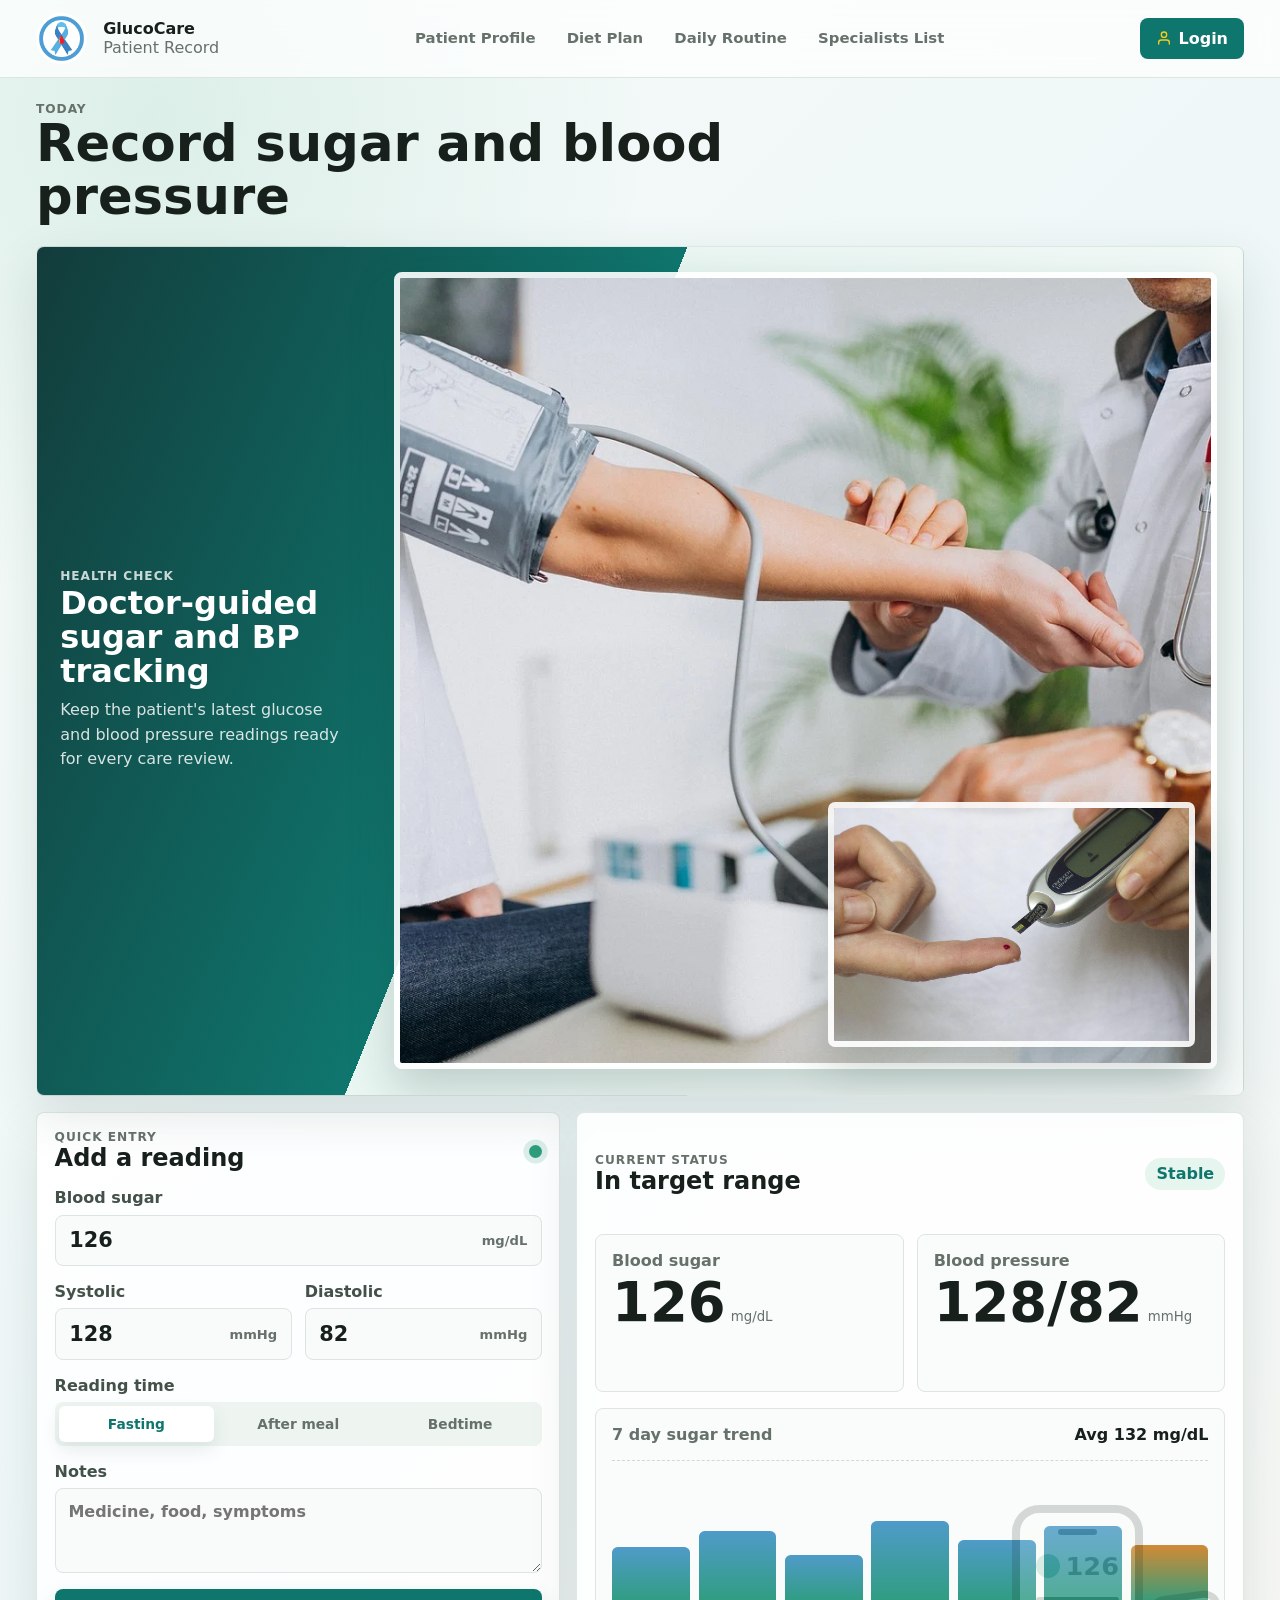
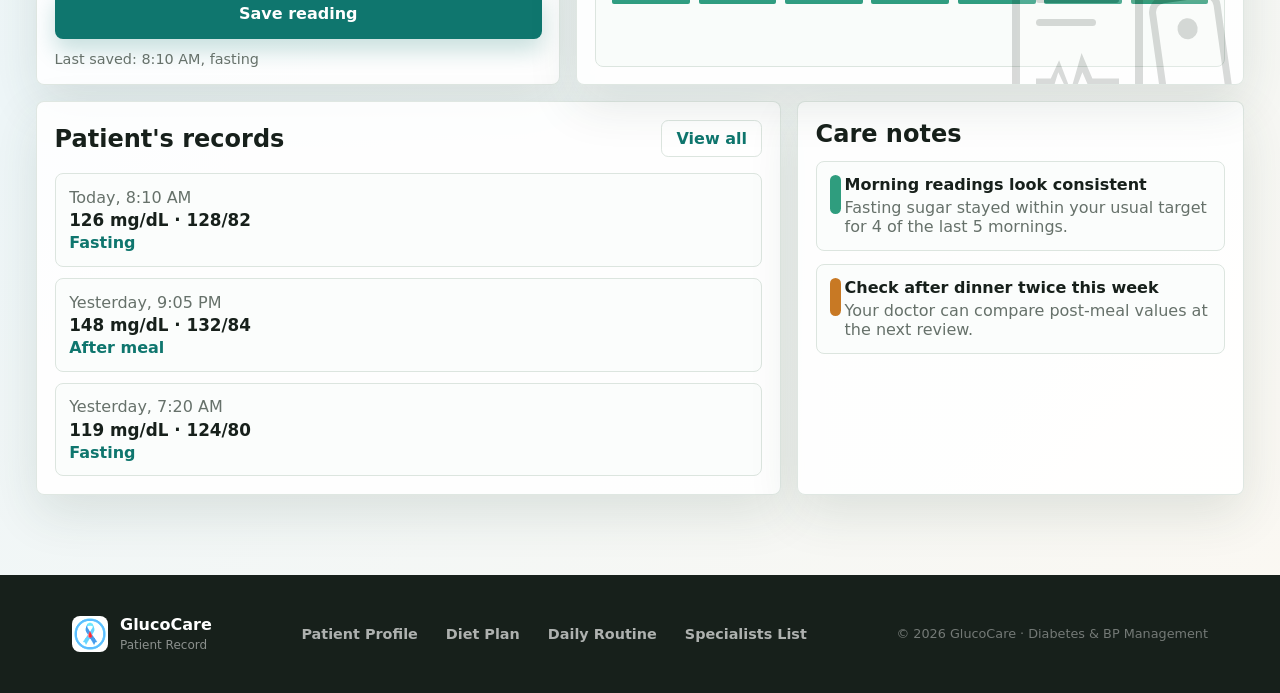
==== commit 591dc5d1: "Add files via upload "fix login popup"" ====
--- a/index.html
+++ b/index.html
@@ -6,7 +6,7 @@
   <meta name="viewport" content="width=device-width, initial-scale=1" />
   <title>GlucoCare Patient Home</title>
   <link rel="stylesheet" href="./styles.css" />
-  <script src="./script.js"></script>
+
 </head>
 
 <body>
@@ -27,7 +27,7 @@
         <a href="./specialists-list.html">Specialists List</a>
       </nav>
 
-      <button class="header-action" type="button">Message Doctor</button>
+      <button class="header-action" type="button"><svg class="login-icon" viewBox="0 0 24 24" width="16" height="16" fill="none" stroke="currentColor" stroke-width="2" stroke-linecap="round" stroke-linejoin="round"><path d="M20 21v-2a4 4 0 0 0-4-4H8a4 4 0 0 0-4 4v2"/><circle cx="12" cy="7" r="4"/></svg> Login</button>
       <button class="menu-toggle" id="menuToggle">
         ☰
       </button>
@@ -241,6 +241,8 @@
     </div>
   </footer>
 
+
+<script src="./script.js"></script>
 </body>
 
 </html>
--- a/styles.css
+++ b/styles.css
@@ -151,6 +151,9 @@
 }
 
 .header-action {
+  display: inline-flex;
+  align-items: center;
+  gap: 0.4rem;
   min-height: 2.55rem;
   padding: 0 1rem;
   border: 0;
@@ -159,6 +162,11 @@
   background: var(--teal);
   font-weight: 900;
   white-space: nowrap;
+}
+
+.login-icon {
+  color: #facc15;
+  flex-shrink: 0;
 }
 
 /* ── Hamburger — hidden on desktop ───────────────────────────────── */
@@ -1572,7 +1580,7 @@
   padding: 1.5rem;
 }
 
-.timeline-wrap h2 { margin: 0 0 1.5rem; font-size: 1.2rem; }
+.timeline-wrap h2 { margin: 0 0 1.5rem; font-size: 1.35rem; }
 
 .tl-list {
   display: grid;
@@ -1583,9 +1591,9 @@
 .tl-list::before {
   content: '';
   position: absolute;
-  left: 5.2rem;
-  top: 1.2rem;
-  bottom: 1.2rem;
+  left: 5.8rem;
+  top: 1.35rem;
+  bottom: 1.35rem;
   width: 2px;
   background: linear-gradient(180deg, var(--teal) 0%, #e4eeea 100%);
   z-index: 0;
@@ -1593,19 +1601,19 @@
 
 .tl-item {
   display: grid;
-  grid-template-columns: 5rem 2.4rem 1fr;
-  gap: 0 0.8rem;
+  grid-template-columns: 5.6rem 2.9rem 1fr;
+  gap: 0 0.9rem;
   align-items: start;
-  padding: 0.6rem 0;
+  padding: 0.75rem 0;
   position: relative;
 }
 
 .tl-time {
   text-align: right;
-  font-size: 0.78rem;
+  font-size: 0.9rem;
   font-weight: 900;
   color: var(--muted);
-  padding-top: 0.55rem;
+  padding-top: 0.65rem;
   white-space: nowrap;
 }
 
@@ -1618,12 +1626,12 @@
 }
 
 .tl-dot {
-  width: 2.2rem;
-  height: 2.2rem;
+  width: 2.7rem;
+  height: 2.7rem;
   border-radius: 50%;
   display: grid;
   place-items: center;
-  font-size: 1rem;
+  font-size: 1.35rem;
   flex-shrink: 0;
   border: 2.5px solid #fff;
   box-shadow: 0 0 0 2px var(--line);
@@ -1634,27 +1642,27 @@
 .tl-dot.active   { background: var(--mint); box-shadow: 0 0 0 3px rgba(47,157,126,.3); }
 .tl-dot.upcoming { background: #e8f4ef; }
 
-.tl-body { padding: 0.4rem 0 0.4rem 0.2rem; }
-
-.tl-body h3 { margin: 0 0 0.15rem; font-size: 0.97rem; color: var(--ink); }
-
-.tl-body p  { margin: 0; font-size: 0.83rem; color: var(--muted); line-height: 1.45; }
+.tl-body { padding: 0.45rem 0 0.45rem 0.25rem; }
+
+.tl-body h3 { margin: 0 0 0.25rem; font-size: 1.15rem; color: var(--ink); }
+
+.tl-body p  { margin: 0; font-size: 0.98rem; color: var(--muted); line-height: 1.5; }
 
 .tl-tags {
   display: flex;
-  gap: 0.4rem;
+  gap: 0.5rem;
   flex-wrap: wrap;
-  margin-top: 0.4rem;
+  margin-top: 0.55rem;
 }
 
 .tl-tag {
   display: inline-flex;
   align-items: center;
-  padding: 0.15rem 0.5rem;
+  padding: 0.25rem 0.7rem;
   border-radius: 999px;
-  font-size: 0.72rem;
+  font-size: 0.84rem;
   font-weight: 800;
-  letter-spacing: 0.03em;
+  letter-spacing: 0.02em;
 }
 
 .tl-tag.green { background: #e6f5ee; color: var(--teal); }
@@ -1663,7 +1671,7 @@
 .tl-tag.rose  { background: #fdecef; color: var(--rose); }
 
 .done-item .tl-body h3 { color: var(--muted); }
-.done-item .tl-body h3::after { content: ' ✓'; color: var(--teal); font-size: 0.85rem; }
+.done-item .tl-body h3::after { content: ' ✓'; color: var(--teal); font-size: 1rem; }
 
 /* ── Sidebar ── */
 .routine-sidebar { display: grid; gap: 1rem; }
@@ -1676,7 +1684,7 @@
   padding: 1.25rem;
 }
 
-.side-card h3 { margin: 0 0 1rem; font-size: 1rem; color: var(--ink); }
+.side-card h3 { margin: 0 0 1.1rem; font-size: 1.15rem; color: var(--ink); }
 
 /* Hydration */
 .water-grid {
@@ -1694,42 +1702,42 @@
   cursor: pointer;
 }
 
-.cup-icon { font-size: 1.3rem; line-height: 1; transition: transform 0.15s; }
+.cup-icon { font-size: 1.6rem; line-height: 1; transition: transform 0.15s; }
 .water-cup:hover .cup-icon { transform: scale(1.2); }
 .water-cup.filled .cup-icon  { filter: saturate(2); }
 .water-cup:not(.filled) .cup-icon { opacity: 0.28; }
-.water-label { font-size: 0.65rem; color: var(--muted); font-weight: 700; }
-.water-note  { font-size: 0.78rem; color: var(--muted); margin: 0; }
+.water-label { font-size: 0.74rem; color: var(--muted); font-weight: 700; }
+.water-note  { font-size: 0.92rem; color: var(--muted); margin: 0; }
 .water-note strong { color: var(--teal); }
 
 /* Medication */
-.med-list { display: grid; gap: 0.6rem; }
+.med-list { display: grid; gap: 0.65rem; }
 
 .med-item {
   display: flex;
   align-items: center;
-  gap: 0.75rem;
-  padding: 0.65rem 0.75rem;
+  gap: 0.85rem;
+  padding: 0.75rem 0.85rem;
   background: #f9fcfa;
   border: 1px solid var(--line);
   border-radius: 0.5rem;
 }
 
-.med-icon { font-size: 1.25rem; flex-shrink: 0; }
+.med-icon { font-size: 1.55rem; flex-shrink: 0; }
 .med-info { flex: 1; min-width: 0; }
-.med-info strong { display: block; font-size: 0.88rem; color: var(--ink); }
-.med-info span   { font-size: 0.75rem; color: var(--muted); }
+.med-info strong { display: block; font-size: 1.02rem; color: var(--ink); }
+.med-info span   { font-size: 0.88rem; color: var(--muted); }
 
 .med-check {
-  width: 1.4rem;
-  height: 1.4rem;
+  width: 1.6rem;
+  height: 1.6rem;
   border-radius: 50%;
   border: 2px solid var(--line);
   background: #fff;
   cursor: pointer;
   display: grid;
   place-items: center;
-  font-size: 0.75rem;
+  font-size: 0.88rem;
   color: transparent;
   transition: all 0.15s;
   flex-shrink: 0;
@@ -1738,18 +1746,18 @@
 .med-check.taken { background: var(--teal); border-color: var(--teal); color: #fff; }
 
 /* Tips */
-.tip-list { display: grid; gap: 0.6rem; }
+.tip-list { display: grid; gap: 0.65rem; }
 
 .tip-item {
   display: flex;
-  gap: 0.6rem;
+  gap: 0.7rem;
   align-items: flex-start;
-  font-size: 0.83rem;
-  color: var(--muted);
-  line-height: 1.45;
-}
-
-.tip-icon { flex-shrink: 0; font-size: 1rem; margin-top: 0.05rem; }
+  font-size: 0.95rem;
+  color: var(--muted);
+  line-height: 1.5;
+}
+
+.tip-icon { flex-shrink: 0; font-size: 1.25rem; margin-top: 0.05rem; }
 
 /* ── Responsive ── */
 
@@ -1821,6 +1829,52 @@
   .bstat            { min-width: 3.5rem; padding: 0.35rem 0.45rem; }
   .bstat strong     { font-size: 1rem; }
   .bstat span       { font-size: 0.65rem; }
+}
+
+/* ── Narrow mobile (≤ 400px) — scale timeline & sidebar back down ── */
+@media (max-width: 400px) {
+  .timeline-wrap h2 { font-size: 1.05rem; }
+
+  .tl-item {
+    grid-template-columns: 3.4rem 2rem 1fr;
+    gap: 0 0.5rem;
+    padding: 0.5rem 0;
+  }
+
+  .tl-time { font-size: 0.68rem; padding-top: 0.4rem; }
+
+  .tl-dot {
+    width: 1.9rem;
+    height: 1.9rem;
+    font-size: 0.9rem;
+  }
+
+  .tl-list::before { left: 3.9rem; top: 1rem; bottom: 1rem; }
+
+  .tl-body { padding: 0.3rem 0 0.3rem 0.15rem; }
+  .tl-body h3 { font-size: 0.88rem; margin: 0 0 0.15rem; }
+  .tl-body p  { font-size: 0.78rem; line-height: 1.4; }
+
+  .tl-tags { gap: 0.3rem; margin-top: 0.35rem; }
+  .tl-tag  { font-size: 0.66rem; padding: 0.15rem 0.45rem; }
+
+  .done-item .tl-body h3::after { font-size: 0.78rem; }
+
+  /* Sidebar */
+  .side-card h3 { font-size: 0.95rem; margin: 0 0 0.8rem; }
+
+  .cup-icon    { font-size: 1.15rem; }
+  .water-label { font-size: 0.6rem; }
+  .water-note  { font-size: 0.76rem; }
+
+  .med-item  { gap: 0.6rem; padding: 0.55rem 0.65rem; }
+  .med-icon  { font-size: 1.1rem; }
+  .med-info strong { font-size: 0.82rem; }
+  .med-info span   { font-size: 0.7rem; }
+  .med-check { width: 1.25rem; height: 1.25rem; font-size: 0.68rem; }
+
+  .tip-item { font-size: 0.78rem; gap: 0.5rem; }
+  .tip-icon { font-size: 1rem; }
 }
 
 
@@ -2325,3 +2379,216 @@
   .sl-img-grid { grid-template-columns: 1fr; }
   .sl-img-card:not(:first-child) { display: none; }
 }
+
+
+/* ═══════════════════════════════════════════════════════════════
+   PATIENT PROFILE — Month-grouped records (accordion)
+   ═══════════════════════════════════════════════════════════════ */
+
+.month-group {
+  border-top: 1px solid var(--line);
+}
+
+.month-group:first-of-type {
+  border-top: none;
+}
+
+.month-group-toggle {
+  width: 100%;
+  display: flex;
+  align-items: center;
+  gap: 0.75rem;
+  padding: 0.85rem 1rem;
+  background: #fff;
+  border: none;
+  cursor: pointer;
+  text-align: left;
+  font: inherit;
+}
+
+.month-group.current .month-group-toggle {
+  background: #f4faf7;
+}
+
+.month-group-toggle:hover { background: #f6f9f7; }
+
+.month-group-title {
+  flex: 1;
+  font-size: 0.92rem;
+  font-weight: 800;
+  color: var(--ink);
+}
+
+.month-current-badge {
+  display: inline-flex;
+  align-items: center;
+  padding: 0.1rem 0.5rem;
+  margin-left: 0.4rem;
+  border-radius: 999px;
+  background: #e6f5ee;
+  color: var(--teal);
+  font-size: 0.68rem;
+  font-weight: 900;
+  letter-spacing: 0.03em;
+  text-transform: uppercase;
+  vertical-align: middle;
+}
+
+.month-group-count {
+  font-size: 0.78rem;
+  color: var(--muted);
+  font-weight: 700;
+  white-space: nowrap;
+}
+
+.month-group-chevron {
+  font-size: 1rem;
+  color: var(--muted);
+  transition: transform 0.2s;
+  line-height: 1;
+}
+
+.month-group-toggle.open .month-group-chevron {
+  transform: rotate(180deg);
+}
+
+.month-group-body {
+  max-height: 0;
+  overflow: hidden;
+  transition: max-height 0.25s ease;
+}
+
+.month-group-body.open {
+  max-height: 2000px;
+}
+
+.month-group-body .records-table {
+  margin: 0;
+}
+
+
+/* ═══════════════════════════════════════════════════════════════
+   LOGIN MODAL
+   ═══════════════════════════════════════════════════════════════ */
+
+.login-box { max-width: 560px; }
+
+.login-tabs {
+  display: grid;
+  grid-template-columns: 1fr 1fr;
+  gap: 0.5rem;
+  background: #f1f5f2;
+  border-radius: 0.5rem;
+  padding: 0.3rem;
+}
+
+.login-tab {
+  border: none;
+  background: transparent;
+  padding: 0.6rem 0.5rem;
+  border-radius: 0.4rem;
+  font: inherit;
+  font-size: 0.85rem;
+  font-weight: 800;
+  color: var(--muted);
+  cursor: pointer;
+  transition: all 0.15s;
+}
+
+.login-tab.active {
+  background: #fff;
+  color: var(--teal);
+  box-shadow: 0 4px 10px rgba(15,118,110,.12);
+}
+
+.login-row {
+  display: flex;
+  align-items: center;
+  justify-content: space-between;
+  margin-top: 0.85rem;
+  font-size: 0.83rem;
+}
+
+.login-remember {
+  display: flex;
+  align-items: center;
+  gap: 0.4rem;
+  color: var(--muted);
+  font-weight: 700;
+  cursor: pointer;
+}
+
+.login-remember input { accent-color: var(--teal); width: 1rem; height: 1rem; }
+
+.login-forgot {
+  color: var(--teal);
+  font-weight: 800;
+  text-decoration: none;
+}
+
+.login-forgot:hover { text-decoration: underline; }
+
+.login-divider {
+  display: flex;
+  align-items: center;
+  gap: 0.75rem;
+  margin: 1.1rem 0 0.9rem;
+  color: var(--muted);
+  font-size: 0.78rem;
+  font-weight: 700;
+}
+
+.login-divider::before,
+.login-divider::after {
+  content: '';
+  flex: 1;
+  height: 1px;
+  background: var(--line);
+}
+
+.login-social {
+  display: grid;
+  grid-template-columns: 1fr 1fr;
+  gap: 0.6rem;
+}
+
+.login-social-btn {
+  height: 2.6rem;
+  border: 1px solid var(--line);
+  background: #fff;
+  border-radius: 0.5rem;
+  font: inherit;
+  font-size: 0.85rem;
+  font-weight: 800;
+  color: var(--ink);
+  cursor: pointer;
+  transition: all 0.15s;
+}
+
+.login-social-btn:hover { background: #f8fafc; border-color: var(--muted); }
+
+.login-foot {
+  display: flex;
+  align-items: center;
+  justify-content: space-between;
+  gap: 0.75rem;
+  flex-wrap: wrap;
+}
+
+.login-signup {
+  font-size: 0.82rem;
+  color: var(--muted);
+}
+
+.login-signup a {
+  color: var(--teal);
+  font-weight: 800;
+  text-decoration: none;
+}
+
+.login-signup a:hover { text-decoration: underline; }
+
+@media (max-width: 480px) {
+  .login-foot { flex-direction: column; align-items: stretch; }
+  .login-foot .modal-submit { width: 100%; }
+}
